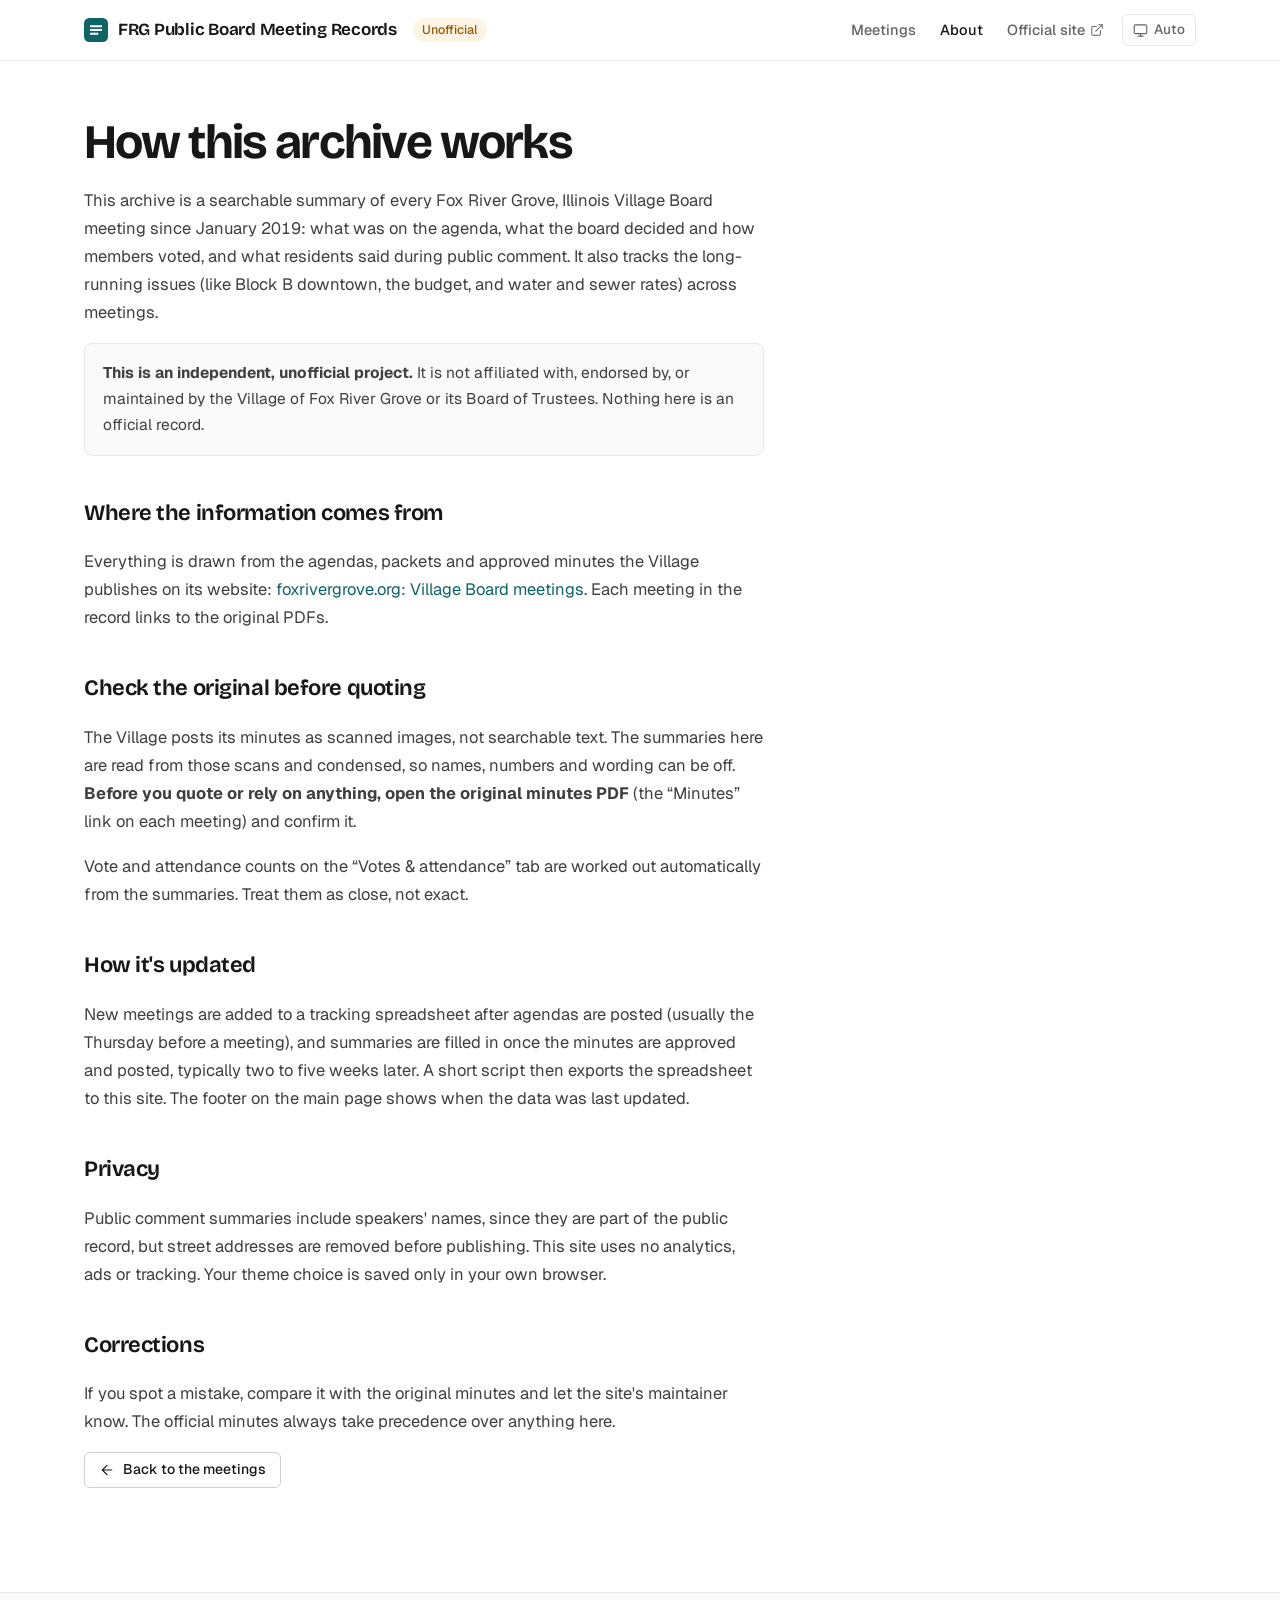
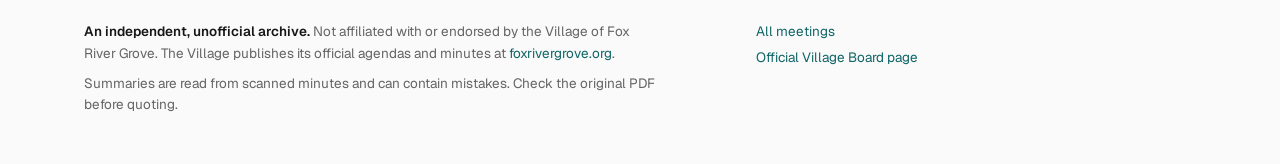
==== about.html @ 09659a34 "Design polish: restrained product look Bricolage Grotesque headings and figures with Geist text; whi" ====
<!doctype html>
<html lang="en">
<head>
<meta charset="utf-8">
<meta name="viewport" content="width=device-width, initial-scale=1">
<title>About this archive | FRG Public Board Meeting Records (unofficial)</title>
<meta name="description" content="Where this unofficial Fox River Grove Village Board archive gets its information, how it is updated, and why to check the original minutes before quoting.">
<meta property="og:type" content="website">
<meta property="og:url" content="https://groundedbuilder.github.io/frg-board-record/about.html">
<link rel="canonical" href="https://groundedbuilder.github.io/frg-board-record/about.html">
<meta property="og:site_name" content="FRG Public Board Meeting Records (unofficial)">
<meta property="og:title" content="About this archive | FRG Public Board Meeting Records (unofficial)">
<meta property="og:description" content="Where this unofficial Fox River Grove Village Board archive gets its information, how it is updated, and why to check the original minutes before quoting.">
<meta name="twitter:card" content="summary">
<meta name="theme-color" content="#ffffff" media="(prefers-color-scheme: light)">
<meta name="theme-color" content="#131415" media="(prefers-color-scheme: dark)">
<link rel="icon" href="assets/favicon.svg" type="image/svg+xml">
<link rel="preconnect" href="https://fonts.googleapis.com">
<link rel="preconnect" href="https://fonts.gstatic.com" crossorigin>
<link rel="stylesheet" href="https://fonts.googleapis.com/css2?family=Bricolage+Grotesque:opsz,wght@12..96,600..700&family=Geist:wght@400;500;600&display=swap">
<link rel="stylesheet" href="assets/styles.css">
<script src="assets/theme.js"></script>
</head>
<body>
<svg width="0" height="0" style="position:absolute" aria-hidden="true" focusable="false">
  <!-- Icon paths from Lucide (lucide.dev), ISC license. -->
  <symbol id="i-search" viewBox="0 0 24 24"><circle cx="11" cy="11" r="8"/><path d="m21 21-4.34-4.34"/></symbol>
  <symbol id="i-file" viewBox="0 0 24 24"><path d="M15 2H6a2 2 0 0 0-2 2v16a2 2 0 0 0 2 2h12a2 2 0 0 0 2-2V7Z"/><path d="M14 2v4a2 2 0 0 0 2 2h4"/><path d="M10 9H8"/><path d="M16 13H8"/><path d="M16 17H8"/></symbol>
  <symbol id="i-external" viewBox="0 0 24 24"><path d="M15 3h6v6"/><path d="M10 14 21 3"/><path d="M18 13v6a2 2 0 0 1-2 2H5a2 2 0 0 1-2-2V8a2 2 0 0 1 2-2h6"/></symbol>
  <symbol id="i-x" viewBox="0 0 24 24"><path d="M18 6 6 18"/><path d="m6 6 12 12"/></symbol>
  <symbol id="i-chevron" viewBox="0 0 24 24"><path d="m9 18 6-6-6-6"/></symbol>
  <symbol id="i-sliders" viewBox="0 0 24 24"><path d="M21 4h-7M10 4H3M21 12h-9M8 12H3M21 20h-5M12 20H3M14 2v4M8 10v4M16 18v4"/></symbol>
  <symbol id="i-retry" viewBox="0 0 24 24"><path d="M3 12a9 9 0 1 0 9-9 9.75 9.75 0 0 0-6.74 2.74L3 8"/><path d="M3 3v5h5"/></symbol>
  <symbol id="i-back" viewBox="0 0 24 24"><path d="m12 19-7-7 7-7"/><path d="M19 12H5"/></symbol>
</svg>
<a class="skip" href="#main">Skip to content</a>
<header class="nav">
  <div class="nav-in">
    <a class="brand" href="./"><svg class="brand-mark" viewBox="0 0 32 32" aria-hidden="true"><rect width="32" height="32" rx="7" fill="#0f6466"/><path d="M9 11h14M9 16h14M9 21h9" stroke="#fff" stroke-width="2.4" stroke-linecap="round"/></svg><span class="brand-name">FRG Public Board Meeting Records</span></a>
    <span class="unofficial" title="Independent archive, not a Village of Fox River Grove website">Unofficial</span>
    <nav class="topnav" aria-label="Site">
      <a href="./">Meetings</a>
      <a href="about.html" aria-current="page">About</a>
      <a class="ext" href="https://www.foxrivergrove.org/government/public_meetings/village_board.php" rel="noopener" aria-label="Official Village site (opens foxrivergrove.org)"><span>Official site</span><svg class="icon" aria-hidden="true"><use href="#i-external"/></svg></a>
      <button class="themebtn" id="themebtn" type="button">Theme</button>
    </nav>
  </div>
</header>
<div class="wrap">
  <main id="main" class="prose" tabindex="-1">
    <h1>How this archive works</h1>
    <p>This archive is a searchable summary of every Fox River Grove, Illinois Village Board meeting since January 2019: what was on the agenda, what the board decided and how members voted, and what residents said during public comment. It also tracks the long-running issues (like Block B downtown, the budget, and water and sewer rates) across meetings.</p>

    <p class="callout"><strong>This is an independent, unofficial project.</strong> It is not affiliated with, endorsed by, or maintained by the Village of Fox River Grove or its Board of Trustees. Nothing here is an official record.</p>

    <h2>Where the information comes from</h2>
    <p>Everything is drawn from the agendas, packets and approved minutes the Village publishes on its website:
      <a href="https://www.foxrivergrove.org/government/public_meetings/village_board.php" rel="noopener">foxrivergrove.org: Village Board meetings</a>.
      Each meeting in the record links to the original PDFs.</p>

    <h2>Check the original before quoting</h2>
    <p>The Village posts its minutes as scanned images, not searchable text. The summaries here are read from those scans and condensed, so names, numbers and wording can be off. <strong>Before you quote or rely on anything, open the original minutes PDF</strong> (the &ldquo;Minutes&rdquo; link on each meeting) and confirm it.</p>
    <p>Vote and attendance counts on the &ldquo;Votes &amp; attendance&rdquo; tab are worked out automatically from the summaries. Treat them as close, not exact.</p>

    <h2>How it's updated</h2>
    <p>New meetings are added to a tracking spreadsheet after agendas are posted (usually the Thursday before a meeting), and summaries are filled in once the minutes are approved and posted, typically two to five weeks later. A short script then exports the spreadsheet to this site. The footer on the main page shows when the data was last updated.</p>

    <h2>Privacy</h2>
    <p>Public comment summaries include speakers' names, since they are part of the public record, but street addresses are removed before publishing. This site uses no analytics, ads or tracking. Your theme choice is saved only in your own browser.</p>

    <h2>Corrections</h2>
    <p>If you spot a mistake, compare it with the original minutes and let the site's maintainer know. The official minutes always take precedence over anything here.</p>

    <p><a class="btn btn-ghost" href="./"><svg class="icon" aria-hidden="true"><use href="#i-back"/></svg>Back to the meetings</a></p>
  </main>
</div>
<footer class="sitefoot">
  <div class="foot-in">
    <div>
      <p><strong>An independent, unofficial archive.</strong> Not affiliated with or endorsed by the Village of Fox River Grove. The Village publishes its official agendas and minutes at <a href="https://www.foxrivergrove.org/government/public_meetings/village_board.php" rel="noopener">foxrivergrove.org</a>.</p>
      <p>Summaries are read from scanned minutes and can contain mistakes. Check the original PDF before quoting.</p>
    </div>
    <div class="foot-meta"><a href="./">All meetings</a><a href="https://www.foxrivergrove.org/government/public_meetings/village_board.php" rel="noopener">Official Village Board page</a></div>
  </div>
</footer>
</body>
</html>
---- assets/styles.css ----
/* FRG Public Board Meeting Records.
   Restrained product look: white page, neutral grays, one primary (river teal) for links and selection,
   one accent (fox orange) reserved for split and "no" votes. Bricolage Grotesque for headings and figures,
   Geist for text and controls. Thin borders instead of shadows; motion only on hover/focus (150-200ms). */

:root{
  --bg:#ffffff; --bg-subtle:#fafafa; --surface:#ffffff; --hover:#f5f5f5;
  --border:#e8e8e8; --border-strong:#d0d0d0;
  --ink:#171717; --ink-2:#3f3f3f; --muted:#646464; --faint:#8f8f8f;
  --primary:#0f6466; --primary-hover:#0b4f51; --primary-soft:#e7f2f1; --on-primary:#ffffff;
  --accent:#c2410c; --accent-soft:#fdf0e8;
  --warn:#94590a; --warn-soft:#fdf4e3;
  --mark:#fdeeb0;
  /* topic map: darkest square mixes this much primary into the page (capped so its numbers stay readable) */
  --heat-lo:9%; --heat-range:46%;
  --f-display:"Bricolage Grotesque",ui-sans-serif,system-ui,sans-serif;
  --f-body:"Geist",ui-sans-serif,system-ui,-apple-system,"Segoe UI",sans-serif;
  --r:8px; --r-sm:6px;
  --ease:cubic-bezier(.2,0,0,1); --t:.16s;
}
@media (prefers-color-scheme:dark){:root:not([data-theme="light"]){
  --bg:#131415; --bg-subtle:#17181a; --surface:#1a1b1d; --hover:#222326;
  --border:#2a2b2f; --border-strong:#3b3d42;
  --ink:#ededed; --ink-2:#d0d0d0; --muted:#a3a3a3; --faint:#777;
  --primary:#5fc1ba; --primary-hover:#84d4ce; --primary-soft:#15302f; --on-primary:#0c1a19;
  --accent:#fb8c4b; --accent-soft:#352015;
  --warn:#f2b354; --warn-soft:#33270f; --mark:#4d3d0c;
  --heat-lo:9%; --heat-range:40%; color-scheme:dark}}
:root[data-theme="dark"]{
  --bg:#131415; --bg-subtle:#17181a; --surface:#1a1b1d; --hover:#222326;
  --border:#2a2b2f; --border-strong:#3b3d42;
  --ink:#ededed; --ink-2:#d0d0d0; --muted:#a3a3a3; --faint:#777;
  --primary:#5fc1ba; --primary-hover:#84d4ce; --primary-soft:#15302f; --on-primary:#0c1a19;
  --accent:#fb8c4b; --accent-soft:#352015;
  --warn:#f2b354; --warn-soft:#33270f; --mark:#4d3d0c;
  --heat-lo:9%; --heat-range:40%; color-scheme:dark}

/* --- base --- */
*,*::before,*::after{box-sizing:border-box}
html{-webkit-text-size-adjust:100%;scroll-padding-top:72px}
body{margin:0;background:var(--bg);color:var(--ink);font-family:var(--f-body);font-size:16px;line-height:1.6;-webkit-font-smoothing:antialiased;font-variant-numeric:tabular-nums}
a{color:var(--primary);text-decoration:none;transition:color var(--t) var(--ease)}
a:hover{color:var(--primary-hover);text-decoration:underline;text-underline-offset:3px}
button,input,select{font:inherit;color:inherit}
h1,h2,h3{font-family:var(--f-display);color:var(--ink);font-weight:650;letter-spacing:-.02em}
:focus-visible{outline:2px solid var(--primary);outline-offset:2px;border-radius:4px}
main:focus,main:focus-visible{outline:none}
mark{background:var(--mark);color:inherit;border-radius:3px;padding:0 2px}
code{font-size:.92em;background:var(--hover);padding:1px 5px;border-radius:4px}
.icon{width:16px;height:16px;flex:none;stroke:currentColor;fill:none;stroke-width:1.75;stroke-linecap:round;stroke-linejoin:round;vertical-align:-3px}
.sr-only{position:absolute!important;width:1px;height:1px;padding:0;margin:-1px;overflow:hidden;clip:rect(0,0,0,0);white-space:nowrap;border:0}
.skip{position:absolute;left:12px;top:-60px;z-index:50;background:var(--ink);color:var(--bg);padding:8px 14px;border-radius:var(--r-sm);font-weight:500}
.skip:focus{top:10px;color:var(--bg)}
.wrap{max-width:1160px;margin:0 auto;padding-left:24px;padding-right:24px}

/* --- top bar --- */
.nav{position:sticky;top:0;z-index:20;background:var(--bg);border-bottom:1px solid var(--border)}
.nav-in{max-width:1160px;margin:0 auto;padding:0 24px;height:60px;display:flex;align-items:center;gap:16px}
.brand{display:flex;align-items:center;gap:10px;color:var(--ink);font-family:var(--f-display);font-weight:650;font-size:17px;letter-spacing:-.015em;white-space:nowrap}
.brand:hover{color:var(--ink);text-decoration:none}
.brand-mark{width:24px;height:24px;flex:none}
.unofficial{font-size:12.5px;font-weight:500;color:var(--warn);background:var(--warn-soft);border-radius:999px;padding:2px 9px;white-space:nowrap}
.topnav{margin-left:auto;display:flex;align-items:center;gap:4px}
.topnav a{color:var(--muted);font-size:14.5px;font-weight:500;padding:6px 10px;border-radius:var(--r-sm);display:inline-flex;align-items:center;gap:5px;transition:color var(--t) var(--ease),background-color var(--t) var(--ease)}
.topnav a:hover{color:var(--ink);background:var(--hover);text-decoration:none}
.topnav a[aria-current="page"]{color:var(--ink)}
.topnav .icon{width:14px;height:14px}
.themebtn{display:inline-flex;align-items:center;gap:6px;height:32px;padding:0 10px;margin-left:4px;border:1px solid var(--border);border-radius:var(--r-sm);background:var(--surface);color:var(--muted);font-size:13.5px;font-weight:500;cursor:pointer;transition:color var(--t) var(--ease),border-color var(--t) var(--ease)}
.themebtn:hover{color:var(--ink);border-color:var(--border-strong)}
.themebtn svg{width:15px;height:15px;stroke:currentColor;fill:none;stroke-width:1.75;stroke-linecap:round;stroke-linejoin:round}

/* --- intro --- */
.intro{padding:56px 0 8px;max-width:820px}
.intro h1{font-size:clamp(34px,5.2vw,52px);line-height:1.04;letter-spacing:-.035em;margin:0;text-wrap:balance;font-weight:700}
.lede{font-size:18.5px;line-height:1.55;color:var(--muted);margin:18px 0 0;max-width:62ch;text-wrap:pretty}
.stats{display:flex;flex-wrap:wrap;margin:32px 0 0;border-top:1px solid var(--border);border-bottom:1px solid var(--border)}
.stat{display:flex;flex-direction:column;padding:16px 28px 14px 0;margin-right:28px;border-right:1px solid var(--border);min-width:0}
.stat:last-child{border-right:0;margin-right:0}
.stat b{font-family:var(--f-display);font-weight:600;font-size:28px;line-height:1.1;letter-spacing:-.03em}
.stat small{font-size:13.5px;color:var(--muted);margin-top:2px}

/* --- layout --- */
.layout{display:grid;grid-template-columns:248px minmax(0,1fr);gap:48px;margin-top:40px;align-items:start}
aside.rail{position:sticky;top:84px;max-height:calc(100vh - 100px);overflow:auto;display:flex;flex-direction:column;gap:26px;padding:2px 4px 24px 2px;scrollbar-width:thin}
.rail h3{font-family:var(--f-body);font-size:13px;font-weight:600;letter-spacing:0;color:var(--ink);margin:0 0 10px}
.search{position:relative}
.search input{width:100%;height:40px;padding:0 12px 0 36px;border:1px solid var(--border-strong);border-radius:var(--r-sm);background:var(--surface);font-size:15px;transition:border-color var(--t) var(--ease),box-shadow var(--t) var(--ease)}
.search input::placeholder{color:var(--muted);opacity:1}
.search input:hover{border-color:var(--faint)}
.search input:focus{outline:none;border-color:var(--primary);box-shadow:0 0 0 3px var(--primary-soft)}
.search .icon{position:absolute;left:12px;top:50%;transform:translateY(-50%);color:var(--faint)}
.chips{display:flex;flex-wrap:wrap;gap:6px}
.chip{display:inline-flex;align-items:center;gap:6px;height:30px;padding:0 10px;border:1px solid var(--border);border-radius:var(--r-sm);background:var(--surface);color:var(--ink-2);font-size:13.5px;font-weight:500;cursor:pointer;transition:border-color var(--t) var(--ease),background-color var(--t) var(--ease),color var(--t) var(--ease)}
.chip:hover{border-color:var(--border-strong);color:var(--ink)}
.chip[aria-pressed="true"]{background:var(--ink);border-color:var(--ink);color:var(--bg)}
.chip .n{color:var(--muted);font-size:12.5px;font-weight:400}
.chip[aria-pressed="true"] .n{color:inherit;opacity:.7}
.chip .icon{width:13px;height:13px}
.toggle{display:flex;align-items:center;gap:10px;font-size:14.5px;color:var(--ink-2);cursor:pointer;padding:3px 0}
.toggle input{appearance:none;-webkit-appearance:none;width:16px;height:16px;margin:0;flex:none;border:1px solid var(--border-strong);border-radius:4px;background:var(--surface);display:grid;place-items:center;cursor:pointer;transition:background-color var(--t) var(--ease),border-color var(--t) var(--ease)}
.toggle input:hover{border-color:var(--faint)}
.toggle input:checked{background:var(--primary);border-color:var(--primary)}
.toggle input:checked::after{content:"";width:8px;height:4px;border:2px solid var(--on-primary);border-top:0;border-right:0;transform:translateY(-1px) rotate(-45deg)}
.linkbtn{background:none;border:0;padding:0;color:var(--primary);cursor:pointer;font-size:14px;font-weight:500;transition:color var(--t) var(--ease)}
.linkbtn:hover{color:var(--primary-hover);text-decoration:underline;text-underline-offset:3px}
.railtoggle{display:none}

/* --- tabs + result bar --- */
.tabs{display:flex;gap:24px;border-bottom:1px solid var(--border);margin-bottom:20px;overflow-x:auto;overflow-y:hidden;scrollbar-width:none}
.tab{position:relative;background:none;border:0;padding:10px 0 12px;cursor:pointer;font-size:15px;font-weight:500;color:var(--muted);white-space:nowrap;transition:color var(--t) var(--ease)}
.tab::after{content:"";position:absolute;left:0;right:0;bottom:0;height:2px;background:var(--ink);transform:scaleX(0);transition:transform .2s var(--ease)}
.tab:hover{color:var(--ink)}
.tab[aria-selected="true"]{color:var(--ink)}
.tab[aria-selected="true"]::after{transform:scaleX(1)}
.resultbar{display:flex;flex-wrap:wrap;align-items:center;justify-content:space-between;gap:10px 16px;margin-bottom:8px;font-size:14px;color:var(--muted)}
.resultbar label{display:inline-flex;align-items:center;gap:8px}
.resultbar select{height:32px;border:1px solid var(--border);border-radius:var(--r-sm);background:var(--surface);padding:0 8px;font-size:13.5px;color:var(--ink);cursor:pointer}
.active-filters{display:flex;flex-wrap:wrap;gap:6px 8px;align-items:center}
.active-filters .chip{height:26px;padding:0 6px 0 9px;font-size:13px;background:var(--bg-subtle)}
.active-filters .chip:hover{border-color:var(--border-strong);background:var(--hover)}

/* --- status, empty, error --- */
.status{display:flex;align-items:center;gap:10px;padding:8px 0 0;color:var(--muted);font-size:15px}
.spinner{width:16px;height:16px;border:2px solid var(--border);border-top-color:var(--ink);border-radius:50%}
@media (prefers-reduced-motion:no-preference){.spinner{animation:spin .7s linear infinite}}
@keyframes spin{to{transform:rotate(360deg)}}
.skeleton{display:flex;flex-direction:column;gap:10px;margin-top:20px}
.skeleton div{height:132px;border:1px solid var(--border);border-radius:var(--r);background:var(--bg-subtle)}
.status.error{display:block;padding:20px 22px;border:1px solid var(--border);border-radius:var(--r);background:var(--surface);color:var(--ink);max-width:620px}
.status.error h2{font-size:20px;margin:0 0 6px}
.status.error p{margin:0 0 14px;color:var(--muted)}
.btn{display:inline-flex;align-items:center;gap:8px;height:36px;padding:0 14px;border:1px solid var(--ink);border-radius:var(--r-sm);background:var(--ink);color:var(--bg);font-size:14px;font-weight:500;cursor:pointer;transition:opacity var(--t) var(--ease)}
.btn:hover{opacity:.86;color:var(--bg);text-decoration:none}
.btn-ghost{background:var(--surface);color:var(--ink);border-color:var(--border-strong)}
.btn-ghost:hover{color:var(--ink);opacity:1;border-color:var(--faint)}
.empty{padding:40px 24px;text-align:center;color:var(--muted);border:1px dashed var(--border-strong);border-radius:var(--r);font-size:15px}
.empty .linkbtn{font-size:15px}

/* --- meetings --- */
.yearhead{font-family:var(--f-display);font-weight:650;font-size:22px;letter-spacing:-.02em;margin:36px 0 12px;display:flex;align-items:baseline;gap:10px}
.resultbar + .yearhead{margin-top:16px}
.yearhead small{font-family:var(--f-body);font-size:13.5px;font-weight:400;color:var(--muted);letter-spacing:0}
.list{display:flex;flex-direction:column;gap:10px}
.mtg{display:grid;grid-template-columns:64px minmax(0,1fr);gap:20px;padding:18px 20px;background:var(--surface);border:1px solid var(--border);border-radius:var(--r);transition:border-color var(--t) var(--ease)}
.mtg:hover{border-color:var(--border-strong)}
.datebox{text-align:left;line-height:1.1}
.datebox .m{font-size:13px;font-weight:500;color:var(--muted)}
.datebox .d{font-family:var(--f-display);font-weight:600;font-size:30px;letter-spacing:-.03em;line-height:1.05;color:var(--ink)}
.datebox .y{font-size:12.5px;color:var(--muted);margin-top:2px}
.mhead{display:flex;flex-wrap:wrap;gap:6px 8px;align-items:center;margin-bottom:10px}
.pill{display:inline-flex;align-items:center;height:22px;padding:0 8px;border-radius:999px;font-size:12.5px;font-weight:500;background:var(--hover);color:var(--ink-2)}
.pill.special{background:var(--primary-soft);color:var(--primary)}
.pill.split{background:var(--accent-soft);color:var(--accent)}
.pill.pending{background:var(--warn-soft);color:var(--warn)}
.pill.cancel{background:transparent;border:1px dashed var(--border-strong);color:var(--muted)}
.dissent{font-size:13.5px;font-weight:500;color:var(--accent)}
.dissent.abs{color:var(--muted);font-weight:400}
.sec{margin-top:10px;min-width:0}
.sec h4{margin:0 0 2px;font-size:13px;font-weight:600;color:var(--muted)}
.sec p{margin:0;max-width:74ch;color:var(--ink-2);overflow-wrap:anywhere}
details.sec summary{display:inline-flex;align-items:center;gap:6px;cursor:pointer;font-size:13px;font-weight:600;color:var(--muted);list-style:none;border-radius:4px;transition:color var(--t) var(--ease)}
details.sec summary:hover{color:var(--ink)}
details.sec summary::-webkit-details-marker{display:none}
details.sec summary .icon{width:14px;height:14px;transition:transform .2s var(--ease)}
details.sec[open] summary .icon{transform:rotate(90deg)}
details.sec[open] summary{margin-bottom:2px}
.mfoot{display:flex;flex-wrap:wrap;justify-content:space-between;align-items:center;gap:10px 16px;margin-top:14px;padding-top:12px;border-top:1px solid var(--border)}
.tags{display:flex;flex-wrap:wrap;gap:4px 12px}
.tag{border:0;background:none;padding:0;color:var(--muted);font-size:13.5px;cursor:pointer;transition:color var(--t) var(--ease)}
.tag::before{content:"#";color:var(--muted);margin-right:1px}
.tag:hover{color:var(--primary)}
.docs{display:flex;flex-wrap:wrap;gap:4px 14px;font-size:13.5px}
.docs a{display:inline-flex;align-items:center;gap:5px;font-weight:500}
.docs .icon{width:14px;height:14px}
.mtg.cancelled{background:transparent;border-style:dashed;padding:12px 20px;align-items:center}
.mtg.cancelled .datebox .d{font-size:20px;color:var(--muted)}
.mtg.cancelled .mhead{margin:0}

/* --- storylines --- */
.note{font-size:14px;color:var(--muted);margin:14px 0 0;max-width:74ch}
.lede-note{font-size:15px;color:var(--muted);margin:0 0 20px;max-width:74ch}
.stories{display:grid;grid-template-columns:repeat(auto-fill,minmax(min(100%,400px),1fr));gap:12px}
.story{background:var(--surface);border:1px solid var(--border);border-radius:var(--r);padding:20px 22px;display:flex;flex-direction:column;gap:12px;min-width:0;transition:border-color var(--t) var(--ease)}
.story:hover{border-color:var(--border-strong)}
.story h3{font-size:20px;line-height:1.2;margin:0;text-wrap:balance}
.story .what{color:var(--muted);margin:0;font-size:14.5px}
.tl{display:flex;flex-direction:column;gap:10px;font-size:14.5px;color:var(--ink-2)}
.tl > div{display:grid;grid-template-columns:44px minmax(0,1fr);gap:10px}
.tl .yr{font-family:var(--f-display);font-weight:600;color:var(--ink);font-size:15px;line-height:1.55}
.tl ul{margin:0;padding-left:14px}
.tl li{margin:1px 0}
.tl li::marker{color:var(--faint)}
.open{background:var(--warn-soft);border-radius:var(--r-sm);padding:10px 12px;font-size:14px;color:var(--ink-2)}
.open b{display:block;font-size:12.5px;font-weight:600;color:var(--warn);margin-bottom:1px}
.story .more{align-self:flex-start;margin-top:auto}

/* --- topic map --- */
.heatwrap{overflow-x:auto;background:var(--surface);border:1px solid var(--border);border-radius:var(--r);padding:16px}
table.heat{border-collapse:separate;border-spacing:3px;font-size:12.5px}
table.heat th{font-weight:400;color:var(--muted);font-size:11.5px;white-space:nowrap;line-height:1.3}
table.heat th.row{text-align:right;padding-right:10px;font-size:13.5px;color:var(--ink-2);font-weight:500}
table.heat td{width:28px;height:26px;border-radius:4px;text-align:center;font-size:12px;background:var(--bg-subtle);color:transparent}
table.heat td.has{background:color-mix(in srgb,var(--primary) calc(var(--heat-lo) + var(--heat-range) * var(--h,0)),var(--bg));color:var(--ink);font-weight:500;cursor:pointer;transition:box-shadow var(--t) var(--ease)}
table.heat td.has:hover{box-shadow:inset 0 0 0 2px var(--ink)}
table.heat td:focus-visible{outline:2px solid var(--ink);outline-offset:1px}
.legend{display:flex;gap:6px;align-items:center;font-size:13px;color:var(--muted);margin-top:12px;flex-wrap:wrap}
.legend i{display:inline-block;width:18px;height:12px;border-radius:3px;background:color-mix(in srgb,var(--primary) calc(var(--heat-lo) + var(--heat-range) * var(--h,0)),var(--bg))}

/* --- votes --- */
.votegrid{display:grid;grid-template-columns:repeat(auto-fit,minmax(min(100%,320px),1fr));gap:12px}
.card{background:var(--surface);border:1px solid var(--border);border-radius:var(--r);padding:20px 22px;min-width:0}
.card h3{font-size:19px;margin:0 0 4px}
.card .sub{font-size:14px;color:var(--muted);margin:0 0 14px}
.bar{display:grid;grid-template-columns:96px minmax(0,1fr) 28px;gap:12px;align-items:center;width:100%;margin:0;padding:5px 6px;border:0;border-radius:var(--r-sm);background:none;text-align:left;font-size:14px;cursor:pointer;transition:background-color var(--t) var(--ease)}
.bar:hover{background:var(--hover)}
.bar.zero{cursor:default;color:var(--muted)}
.bar.zero:hover{background:none}
.bar .track{height:8px;background:var(--hover);border-radius:4px;overflow:hidden}
.bar .fill{height:100%;background:var(--accent);border-radius:4px}
.bar.abs .fill{background:var(--faint)}
.bar .num{text-align:right;font-weight:500}
.roster{display:flex;flex-direction:column;font-size:14.5px}
.roster div{display:grid;grid-template-columns:64px minmax(0,1fr);gap:10px;padding:7px 0;border-bottom:1px solid var(--border)}
.roster div:last-child{border-bottom:0}
.roster b{font-weight:500;color:var(--muted);font-size:13px;line-height:1.7}
.roster .note{margin:0;font-size:13px}

/* --- about --- */
.prose{max-width:680px;padding:56px 0 8px}
.prose h1{font-size:clamp(34px,5vw,48px);line-height:1.06;letter-spacing:-.035em;margin:0 0 18px;font-weight:700;text-wrap:balance}
.prose h2{font-size:22px;margin:40px 0 8px}
.prose p,.prose li{font-size:16.5px;color:var(--ink-2);line-height:1.7}
.prose .callout{border:1px solid var(--border);border-radius:var(--r);background:var(--bg-subtle);padding:16px 18px;font-size:15.5px}

/* --- 404 --- */
.nf{max-width:560px;padding:96px 0 40px}
.nf .code{font-family:var(--f-display);font-weight:600;font-size:14px;color:var(--muted);margin:0 0 10px}
.nf h1{font-size:clamp(34px,5vw,48px);line-height:1.06;letter-spacing:-.035em;margin:0 0 14px;font-weight:700}
.nf p{color:var(--muted);font-size:17px}
.nf .actions{display:flex;flex-wrap:wrap;gap:10px;margin-top:26px}

/* --- footer --- */
footer.sitefoot{margin-top:80px;border-top:1px solid var(--border);background:var(--bg-subtle)}
.foot-in{max-width:1160px;margin:0 auto;padding:28px 24px 40px;display:grid;grid-template-columns:minmax(0,1.4fr) minmax(0,1fr);gap:20px 56px;font-size:13.5px;color:var(--muted)}
.foot-in p{margin:0 0 8px;max-width:64ch}
.foot-in strong{color:var(--ink);font-weight:600}
.foot-meta{display:flex;flex-direction:column;gap:4px}

/* --- loading --- */
.is-loading #filters,.is-loading .railtoggle{visibility:hidden}
.is-loading *,.is-loading *::after{transition:none!important}

/* --- tablet and phone --- */
@media (max-width:900px){
  .layout{grid-template-columns:minmax(0,1fr);gap:24px;margin-top:28px}
  aside.rail{position:static;max-height:none;overflow:visible;padding:0;gap:16px}
  .railtoggle{display:inline-flex;align-self:flex-start;height:36px}
  aside.rail.collapsed .collapsible{display:none}
  .foot-in{grid-template-columns:minmax(0,1fr)}
}
@media (max-width:640px){
  .wrap,.nav-in,.foot-in{padding-left:16px;padding-right:16px}
  .nav-in{height:56px;gap:10px}
  .brand{gap:8px;white-space:normal}
  .brand-name{font-size:14px;line-height:1.15;max-width:9.5em}
  .unofficial{font-size:12px;padding:2px 8px}
  .topnav a[href="./"],.topnav a.ext{display:none}
  .themebtn span{display:none}
  .themebtn{padding:0 8px}
  .intro{padding-top:32px}
  .lede{font-size:17px}
  .stats{display:grid;grid-template-columns:1fr 1fr}
  .stat{padding:12px 0;margin:0;border-right:0}
  .stat:nth-child(odd){border-right:1px solid var(--border);padding-right:16px}
  .stat:nth-child(even){padding-left:16px}
  .stat:nth-child(-n+2){border-bottom:1px solid var(--border)}
  .stat b{font-size:24px}
  .mtg{grid-template-columns:minmax(0,1fr);gap:8px;padding:16px}
  .datebox{display:flex;gap:6px;align-items:baseline}
  .datebox .d{font-size:22px}
  .datebox .m{order:-1;font-size:14px;font-weight:600;color:var(--ink)}
  .datebox .y{font-size:13px}
  .tabs{gap:18px}
  .tab .long{display:none}
  .bar{grid-template-columns:80px minmax(0,1fr) 26px}
  .mtg.cancelled{padding:12px 16px}
}
@media (prefers-reduced-motion:reduce){*{transition:none!important}}
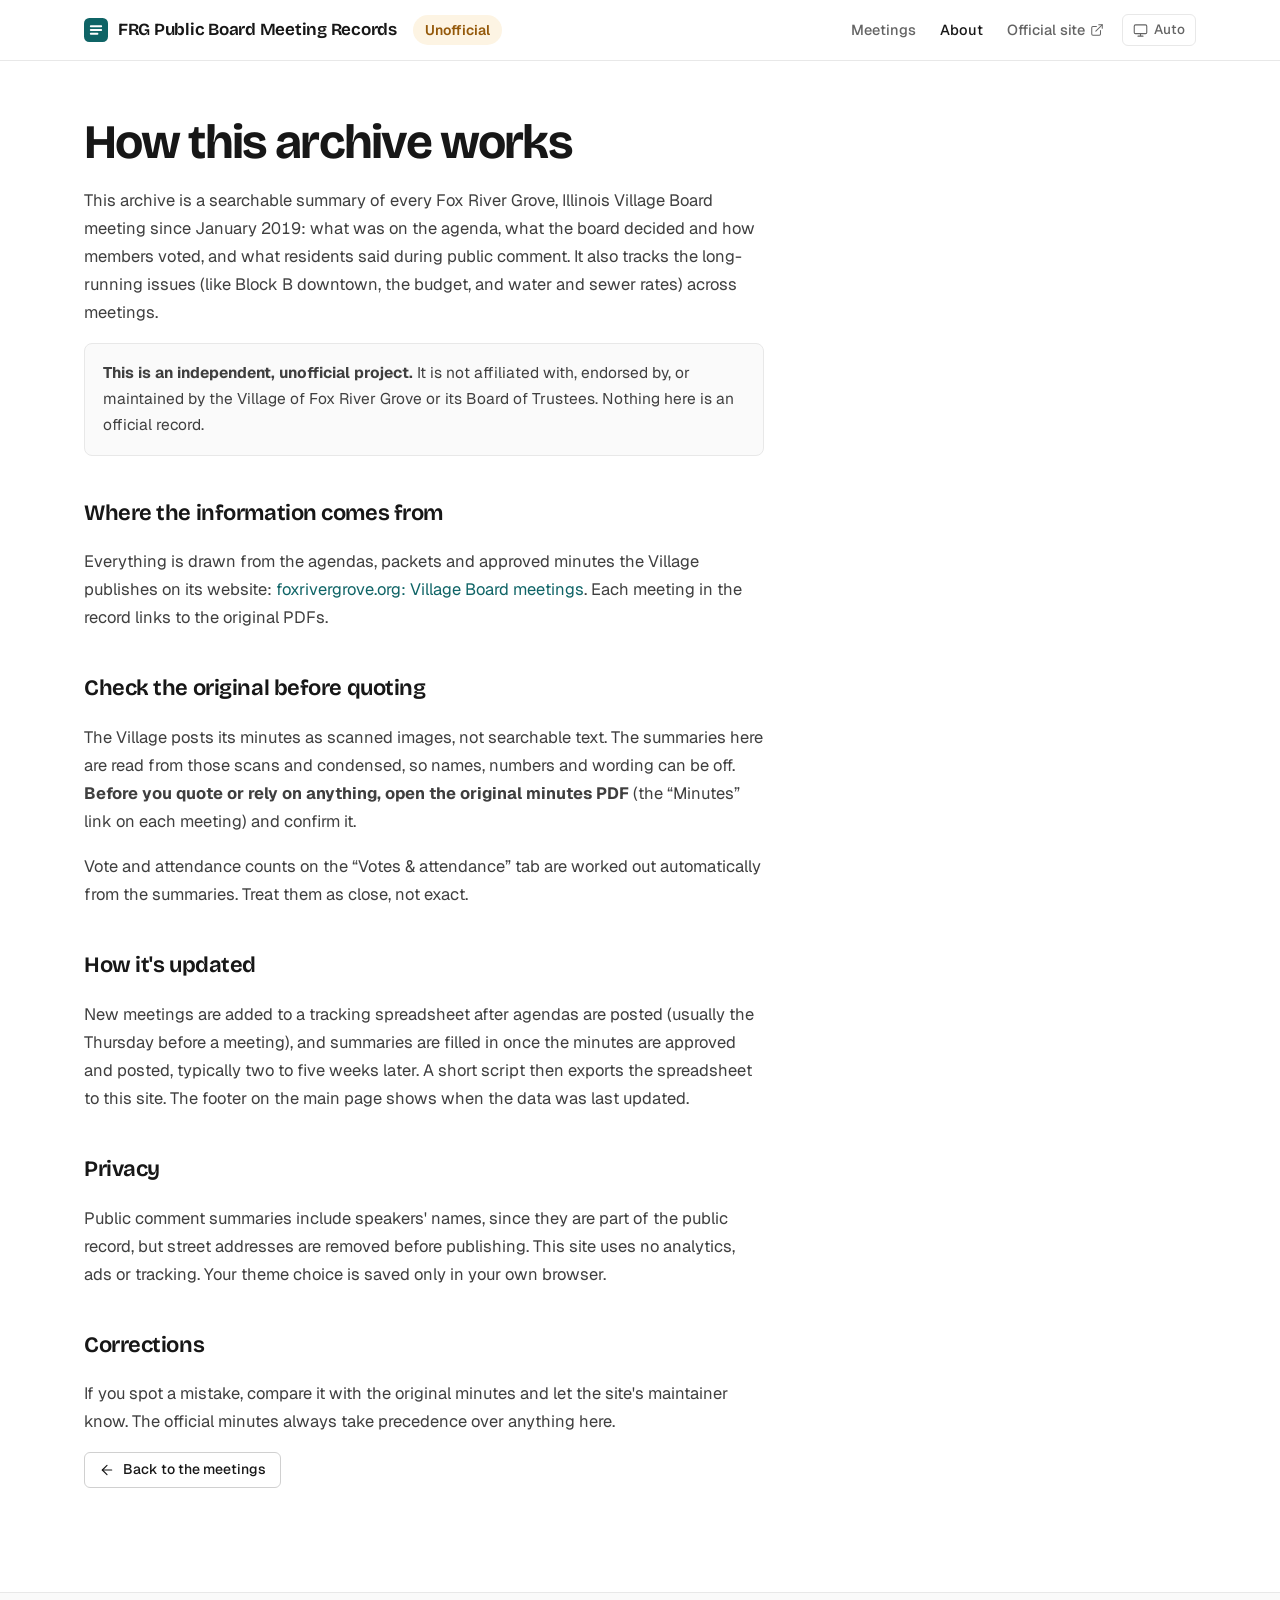
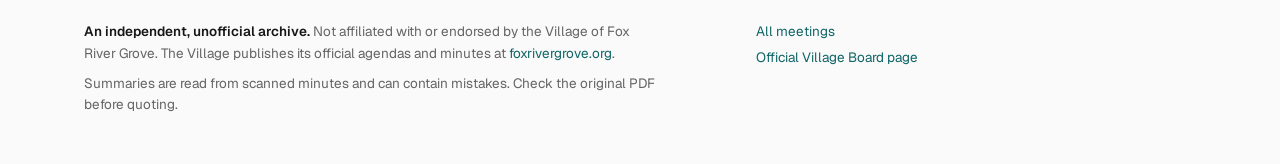
==== commit 018e2b51: "Use frgboardrecord.com as the site address" ====
--- a/about.html
+++ b/about.html
@@ -6,8 +6,8 @@
 <title>About this archive | FRG Public Board Meeting Records (unofficial)</title>
 <meta name="description" content="Where this unofficial Fox River Grove Village Board archive gets its information, how it is updated, and why to check the original minutes before quoting.">
 <meta property="og:type" content="website">
-<meta property="og:url" content="https://groundedbuilder.github.io/frg-board-record/about.html">
-<link rel="canonical" href="https://groundedbuilder.github.io/frg-board-record/about.html">
+<meta property="og:url" content="https://www.frgboardrecord.com/about.html">
+<link rel="canonical" href="https://www.frgboardrecord.com/about.html">
 <meta property="og:site_name" content="FRG Public Board Meeting Records (unofficial)">
 <meta property="og:title" content="About this archive | FRG Public Board Meeting Records (unofficial)">
 <meta property="og:description" content="Where this unofficial Fox River Grove Village Board archive gets its information, how it is updated, and why to check the original minutes before quoting.">
--- a/assets/styles.css
+++ b/assets/styles.css
@@ -59,7 +59,7 @@
 .brand{display:flex;align-items:center;gap:10px;color:var(--ink);font-family:var(--f-display);font-weight:650;font-size:17px;letter-spacing:-.015em;white-space:nowrap}
 .brand:hover{color:var(--ink);text-decoration:none}
 .brand-mark{width:24px;height:24px;flex:none}
-.unofficial{font-size:12.5px;font-weight:500;color:var(--warn);background:var(--warn-soft);border-radius:999px;padding:2px 9px;white-space:nowrap}
+.unofficial{font-size:14px;font-weight:600;color:var(--warn);background:var(--warn-soft);border-radius:999px;padding:4px 12px;white-space:nowrap}
 .topnav{margin-left:auto;display:flex;align-items:center;gap:4px}
 .topnav a{color:var(--muted);font-size:14.5px;font-weight:500;padding:6px 10px;border-radius:var(--r-sm);display:inline-flex;align-items:center;gap:5px;transition:color var(--t) var(--ease),background-color var(--t) var(--ease)}
 .topnav a:hover{color:var(--ink);background:var(--hover);text-decoration:none}
@@ -263,7 +263,7 @@
   .nav-in{height:56px;gap:10px}
   .brand{gap:8px;white-space:normal}
   .brand-name{font-size:14px;line-height:1.15;max-width:9.5em}
-  .unofficial{font-size:12px;padding:2px 8px}
+  .unofficial{font-size:13px;padding:3px 10px}
   .topnav a[href="./"],.topnav a.ext{display:none}
   .themebtn span{display:none}
   .themebtn{padding:0 8px}
